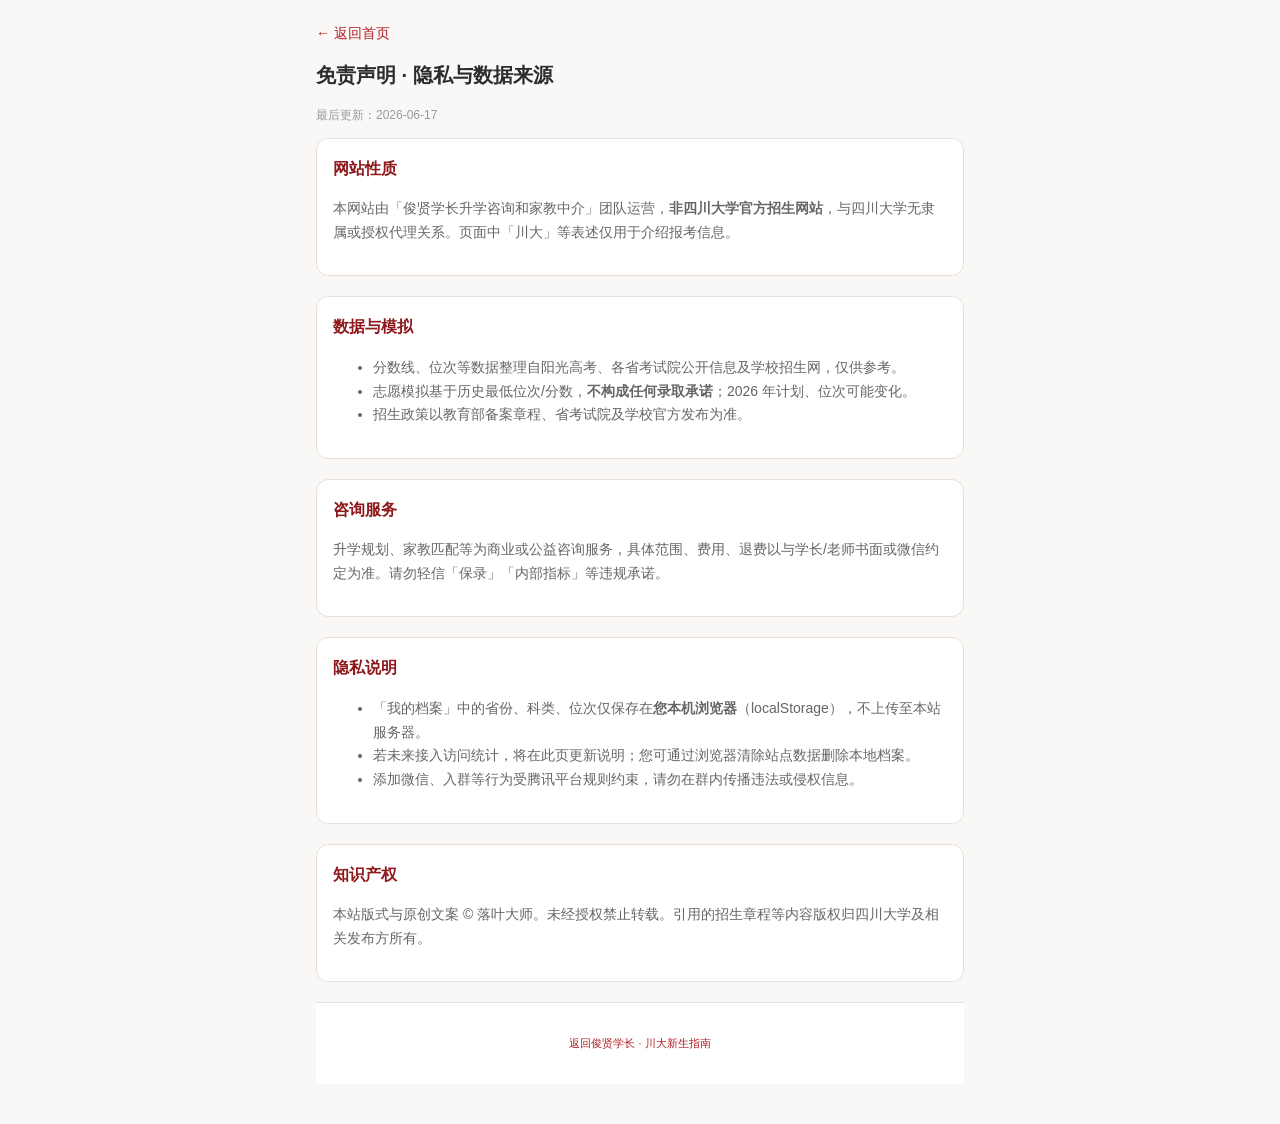
==== legal.html @ 343b60f7 "Major engineering pass: profile, lazy scores, SW, paths, legal. Add local profile sync, per-province" ====
<!DOCTYPE html>
<html lang="zh-CN">
<head>
  <meta charset="UTF-8">
  <meta name="viewport" content="width=device-width, initial-scale=1.0, viewport-fit=cover">
  <title>免责声明 · 俊贤学长川大新生指南</title>
  <link rel="stylesheet" href="css/tokens.css">
  <link rel="stylesheet" href="css/main.css">
</head>
<body>
  <div class="page-wrap legal-page">
    <header class="legal-page__head">
      <a href="index.html">← 返回首页</a>
      <h1>免责声明 · 隐私与数据来源</h1>
      <p class="legal-page__updated">最后更新：2026-06-17</p>
    </header>

    <article class="legal-block">
      <h2>网站性质</h2>
      <p>本网站由「俊贤学长升学咨询和家教中介」团队运营，<strong>非四川大学官方招生网站</strong>，与四川大学无隶属或授权代理关系。页面中「川大」等表述仅用于介绍报考信息。</p>
    </article>

    <article class="legal-block">
      <h2>数据与模拟</h2>
      <ul>
        <li>分数线、位次等数据整理自阳光高考、各省考试院公开信息及学校招生网，仅供参考。</li>
        <li>志愿模拟基于历史最低位次/分数，<strong>不构成任何录取承诺</strong>；2026 年计划、位次可能变化。</li>
        <li>招生政策以教育部备案章程、省考试院及学校官方发布为准。</li>
      </ul>
    </article>

    <article class="legal-block">
      <h2>咨询服务</h2>
      <p>升学规划、家教匹配等为商业或公益咨询服务，具体范围、费用、退费以与学长/老师书面或微信约定为准。请勿轻信「保录」「内部指标」等违规承诺。</p>
    </article>

    <article class="legal-block">
      <h2>隐私说明</h2>
      <ul>
        <li>「我的档案」中的省份、科类、位次仅保存在<strong>您本机浏览器</strong>（localStorage），不上传至本站服务器。</li>
        <li>若未来接入访问统计，将在此页更新说明；您可通过浏览器清除站点数据删除本地档案。</li>
        <li>添加微信、入群等行为受腾讯平台规则约束，请勿在群内传播违法或侵权信息。</li>
      </ul>
    </article>

    <article class="legal-block">
      <h2>知识产权</h2>
      <p>本站版式与原创文案 © 落叶大师。未经授权禁止转载。引用的招生章程等内容版权归四川大学及相关发布方所有。</p>
    </article>

    <footer class="site-footer">
      <p><a href="index.html">返回俊贤学长 · 川大新生指南</a></p>
    </footer>
  </div>
</body>
</html>
---- css/tokens.css ----
:root {
  --scu-red: #b01f24;
  --scu-red-dark: #8e181c;
  --scu-gold: #c9a063;
  --scu-gold-light: #f5ead8;
  --bg-page: #faf8f6;
  --bg-card: #ffffff;
  --text-primary: #2c2c2c;
  --text-secondary: #666666;
  --text-muted: #999999;
  --border-light: #e8e0d8;
  --shadow-card: 0 4px 16px rgba(176, 31, 36, 0.08);
  --shadow-soft: 0 8px 32px rgba(0, 0, 0, 0.06);
  --radius-sm: 8px;
  --radius-md: 12px;
  --radius-lg: 16px;
  --radius-xl: 20px;
  --font-sans: -apple-system, BlinkMacSystemFont, "PingFang SC", "HarmonyOS Sans SC", "Microsoft YaHei", sans-serif;
  --font-serif: "Songti SC", "STSong", "SimSun", serif;
  --max-width: min(100%, 430px);
  --content-width: 430px;
  --nav-height: 48px;
  --fab-height: 52px;
  --safe-top: env(safe-area-inset-top, 0px);
  --safe-bottom: env(safe-area-inset-bottom, 0px);
  --safe-left: env(safe-area-inset-left, 0px);
  --safe-right: env(safe-area-inset-right, 0px);
}

@media (min-width: 600px) {
  :root {
    --content-width: 560px;
    --max-width: min(100% - 32px, 560px);
  }
}

@media (min-width: 900px) {
  :root {
    --content-width: 680px;
    --max-width: min(100% - 48px, 680px);
  }
}
---- css/main.css ----
/* Noto fonts removed — use system stack for China WeChat performance */

*,
*::before,
*::after {
  box-sizing: border-box;
}

html {
  scroll-behavior: smooth;
  -webkit-text-size-adjust: 100%;
}

body {
  margin: 0;
  font-family: var(--font-sans);
  font-size: 15px;
  line-height: 1.75;
  color: var(--text-primary);
  background: var(--bg-page);
  -webkit-font-smoothing: antialiased;
}

img {
  max-width: 100%;
  display: block;
}

a {
  color: var(--scu-red);
  text-decoration: none;
}

.page-wrap {
  max-width: var(--max-width);
  margin: 0 auto;
  padding-left: var(--safe-left);
  padding-right: var(--safe-right);
  padding-bottom: calc(var(--fab-height) + var(--safe-bottom) + 24px);
}

/* ── Top nav ── */
.top-nav {
  position: sticky;
  top: 0;
  z-index: 100;
  background: rgba(255, 255, 255, 0.96);
  backdrop-filter: blur(8px);
  border-bottom: 1px solid var(--border-light);
  box-shadow: 0 2px 8px rgba(0, 0, 0, 0.04);
  padding-top: var(--safe-top);
}

.top-nav__inner {
  display: flex;
  overflow-x: auto;
  scrollbar-width: none;
  -ms-overflow-style: none;
  padding: 0 8px;
}

.top-nav__inner::-webkit-scrollbar {
  display: none;
}

.nav-tab {
  flex: 0 0 auto;
  padding: 12px 14px;
  font-size: 13px;
  font-weight: 500;
  color: var(--text-secondary);
  border: none;
  background: none;
  cursor: pointer;
  white-space: nowrap;
  border-bottom: 2px solid transparent;
  transition: color 0.2s, border-color 0.2s;
}

.nav-tab.active {
  color: var(--scu-red);
  border-bottom-color: var(--scu-red);
}

/* ── Disclaimer bar ── */
.disclaimer-bar {
  background: var(--scu-gold-light);
  padding: 8px 16px;
  font-size: 11px;
  color: var(--text-secondary);
  text-align: center;
  border-bottom: 1px solid var(--border-light);
}

/* ── Hero ── */
.hero {
  padding: 20px 16px 16px;
  text-align: center;
}

.hero__logo {
  width: 56px;
  height: 56px;
  margin: 0 auto 12px;
  border-radius: 50%;
  background: linear-gradient(135deg, var(--scu-red), var(--scu-gold));
  display: flex;
  align-items: center;
  justify-content: center;
  color: #fff;
  font-family: var(--font-serif);
  font-size: 22px;
  font-weight: 600;
}

.hero__title {
  font-family: var(--font-serif);
  font-size: 22px;
  font-weight: 600;
  color: var(--scu-red);
  margin: 0 0 8px;
  letter-spacing: 1px;
}

.hero__subtitle {
  font-size: 13px;
  color: var(--text-secondary);
  margin: 0 0 16px;
}

.hero__banner {
  width: 100%;
  height: clamp(140px, 28vw, 200px);
  border-radius: var(--radius-lg);
  object-fit: cover;
  background:
    linear-gradient(135deg, rgba(142, 24, 28, 0.92) 0%, rgba(201, 160, 99, 0.85) 100%),
    radial-gradient(circle at 20% 80%, rgba(255, 255, 255, 0.12), transparent 50%);
  margin-bottom: 16px;
  box-shadow: var(--shadow-card);
}

.hero__trust {
  font-size: 11px;
  color: var(--text-muted);
  padding: 8px 12px;
  background: var(--bg-card);
  border-radius: var(--radius-sm);
  border: 1px dashed var(--border-light);
}

/* ── Quick grid ── */
.quick-grid {
  display: grid;
  grid-template-columns: repeat(3, 1fr);
  gap: 8px;
  padding: 0 16px 16px;
}

@media (min-width: 400px) {
  .quick-grid {
    grid-template-columns: repeat(6, 1fr);
  }
}

.quick-item {
  display: flex;
  flex-direction: column;
  align-items: center;
  gap: 6px;
  padding: 10px 4px;
  background: var(--bg-card);
  border-radius: var(--radius-sm);
  border: 1px solid var(--border-light);
  cursor: pointer;
  transition: box-shadow 0.2s, border-color 0.2s;
}

.quick-item:active {
  border-color: var(--scu-red);
  box-shadow: var(--shadow-card);
}

.quick-item__icon {
  font-size: 20px;
  line-height: 1;
}

.quick-item__label {
  font-size: 11px;
  color: var(--text-primary);
  font-weight: 500;
}

/* ── Province picker ── */
.province-picker {
  margin: 0 16px 20px;
  padding: 14px;
  background: var(--bg-card);
  border-radius: var(--radius-md);
  border: 1px solid var(--border-light);
}

.province-picker label {
  display: block;
  font-size: 13px;
  font-weight: 600;
  margin-bottom: 8px;
  color: var(--scu-red);
}

.province-picker select {
  width: 100%;
  padding: 10px 12px;
  font-size: 14px;
  border: 1px solid var(--border-light);
  border-radius: var(--radius-sm);
  background: var(--bg-page);
  color: var(--text-primary);
}

.province-picker button {
  width: 100%;
  margin-top: 10px;
  padding: 10px;
  background: var(--scu-red);
  color: #fff;
  border: none;
  border-radius: var(--radius-sm);
  font-size: 14px;
  font-weight: 600;
  cursor: pointer;
}

/* ── Section ── */
.section {
  padding: 24px 16px;
  scroll-margin-top: var(--nav-height);
}

.section__header {
  margin-bottom: 16px;
}

.section__tag {
  display: inline-block;
  padding: 4px 10px;
  background: var(--scu-red);
  color: #fff;
  font-size: 12px;
  font-weight: 600;
  border-radius: var(--radius-sm) var(--radius-sm) 0 0;
  letter-spacing: 0.5px;
}

.section__title {
  font-family: var(--font-serif);
  font-size: 18px;
  font-weight: 600;
  color: var(--text-primary);
  margin: 0;
  padding: 12px 14px;
  border: 1px solid var(--scu-red);
  border-top: none;
  border-radius: 0 0 var(--radius-md) var(--radius-md);
  background: var(--bg-card);
}

.section__desc {
  font-size: 13px;
  color: var(--text-secondary);
  margin: 12px 0 0;
}

/* ── Filter chips ── */
.filter-group {
  margin-bottom: 12px;
}

.filter-group__label {
  font-size: 12px;
  font-weight: 600;
  color: var(--text-secondary);
  margin-bottom: 6px;
}

.filter-chips {
  display: flex;
  gap: 8px;
  overflow-x: auto;
  scrollbar-width: none;
  padding-bottom: 4px;
}

.filter-chips::-webkit-scrollbar {
  display: none;
}

.chip {
  flex: 0 0 auto;
  padding: 6px 14px;
  font-size: 13px;
  border: 1px solid var(--border-light);
  border-radius: 20px;
  background: var(--bg-card);
  color: var(--text-secondary);
  cursor: pointer;
  transition: all 0.2s;
}

.chip.active {
  background: var(--scu-red);
  color: #fff;
  border-color: var(--scu-red);
}

.chip:disabled,
.chip.disabled {
  opacity: 0.4;
  cursor: not-allowed;
}

/* ── Score cards ── */
.score-list {
  display: flex;
  flex-direction: column;
  gap: 12px;
}

.score-card {
  padding: 14px;
  background: var(--bg-card);
  border-radius: var(--radius-md);
  border-left: 4px solid var(--scu-red);
  box-shadow: var(--shadow-card);
}

.score-card__meta {
  font-size: 13px;
  font-weight: 600;
  color: var(--scu-red);
  margin-bottom: 8px;
}

.score-card__row {
  display: flex;
  justify-content: space-between;
  align-items: center;
  font-size: 14px;
  margin-bottom: 4px;
}

.score-card__score {
  font-size: 20px;
  font-weight: 700;
  color: var(--text-primary);
}

.score-card__delta {
  font-size: 12px;
  padding: 2px 8px;
  border-radius: 10px;
}

.score-card__delta.up {
  background: #fde8e8;
  color: var(--scu-red);
}

.score-card__delta.down {
  background: #e8f5e9;
  color: #2e7d32;
}

.score-card__note {
  font-size: 11px;
  color: var(--text-muted);
  margin-top: 6px;
}

.empty-state {
  text-align: center;
  padding: 32px 16px;
  color: var(--text-secondary);
}

.empty-state a {
  display: inline-block;
  margin-top: 12px;
  padding: 8px 20px;
  background: var(--scu-red);
  color: #fff;
  border-radius: var(--radius-sm);
  font-size: 13px;
}

/* ── Policy cards ── */
.policy-search {
  width: 100%;
  padding: 10px 14px;
  font-size: 14px;
  border: 1px solid var(--border-light);
  border-radius: var(--radius-sm);
  margin-bottom: 14px;
  background: var(--bg-card);
}

.policy-list {
  display: flex;
  flex-direction: column;
  gap: 10px;
}

.policy-card {
  padding: 14px;
  background: var(--bg-card);
  border-radius: var(--radius-md);
  border: 1px solid var(--border-light);
}

.policy-card__cat {
  font-size: 11px;
  color: var(--scu-gold);
  font-weight: 600;
  margin-bottom: 4px;
}

.policy-card__title {
  font-size: 15px;
  font-weight: 600;
  margin: 0 0 6px;
}

.policy-card__summary {
  font-size: 13px;
  color: var(--text-secondary);
  margin: 0 0 10px;
}

.policy-card__link {
  font-size: 13px;
  font-weight: 600;
  color: var(--scu-red);
}

/* ── Majors ── */
.major-search {
  width: 100%;
  padding: 10px 14px;
  font-size: 14px;
  border: 1px solid var(--border-light);
  border-radius: var(--radius-sm);
  margin-bottom: 10px;
  background: var(--bg-card);
}

.major-tags {
  display: flex;
  flex-wrap: wrap;
  gap: 8px;
  margin-bottom: 14px;
}

.major-tag {
  padding: 4px 12px;
  font-size: 12px;
  border: 1px solid var(--scu-gold);
  border-radius: 16px;
  background: var(--scu-gold-light);
  color: var(--scu-red-dark);
  cursor: pointer;
}

.major-tag.active {
  background: var(--scu-red);
  color: #fff;
  border-color: var(--scu-red);
}

.college-group {
  margin-bottom: 12px;
  background: var(--bg-card);
  border-radius: var(--radius-md);
  border: 1px solid var(--border-light);
  overflow: hidden;
}

.college-group__header {
  display: flex;
  justify-content: space-between;
  align-items: center;
  padding: 12px 14px;
  cursor: pointer;
  font-weight: 600;
  font-size: 14px;
}

.college-group__header::after {
  content: "▸";
  color: var(--text-muted);
  transition: transform 0.2s;
}

.college-group.open .college-group__header::after {
  transform: rotate(90deg);
}

.college-group__body {
  display: none;
  padding: 0 14px 14px;
}

.college-group.open .college-group__body {
  display: block;
}

.major-card {
  padding: 12px;
  margin-bottom: 8px;
  border-radius: var(--radius-sm);
  background: var(--bg-page);
  border: 1px solid var(--border-light);
}

.major-card--featured {
  border-left: 3px solid var(--scu-gold);
}

.major-card__name {
  font-size: 15px;
  font-weight: 600;
  margin: 0 0 4px;
}

.major-card__brief {
  font-size: 13px;
  color: var(--text-secondary);
  margin: 0 0 8px;
}

.major-card__detail {
  font-size: 12px;
  color: var(--text-muted);
  margin: 4px 0;
}

.major-card__link {
  font-size: 12px;
  font-weight: 600;
  color: var(--scu-red);
}

/* ── Services (business) ── */
.service-tabs {
  display: flex;
  gap: 8px;
  margin-bottom: 16px;
}

.service-tab {
  flex: 1;
  padding: 10px;
  text-align: center;
  font-size: 14px;
  font-weight: 600;
  border: 1px solid var(--border-light);
  border-radius: var(--radius-sm);
  background: var(--bg-card);
  cursor: pointer;
}

.service-tab.active {
  background: var(--scu-red);
  color: #fff;
  border-color: var(--scu-red);
}

.service-panel {
  display: none;
}

.service-panel.active {
  display: block;
}

.service-hero {
  font-family: var(--font-serif);
  font-size: 17px;
  font-weight: 600;
  color: var(--scu-red);
  text-align: center;
  margin: 0 0 16px;
  line-height: 1.5;
}

.feature-grid {
  display: grid;
  grid-template-columns: 1fr;
  gap: 10px;
  margin-bottom: 16px;
}

.feature-card {
  padding: 14px;
  background: var(--bg-card);
  border-radius: var(--radius-md);
  border: 1px dashed var(--scu-red);
}

.feature-card__icon {
  font-size: 24px;
  margin-bottom: 6px;
}

.feature-card__title {
  font-size: 14px;
  font-weight: 600;
  margin: 0 0 4px;
}

.feature-card__desc {
  font-size: 13px;
  color: var(--text-secondary);
  margin: 0;
}

.process-steps {
  display: flex;
  flex-wrap: wrap;
  gap: 8px;
  justify-content: center;
  margin-bottom: 16px;
}

.process-step {
  font-size: 12px;
  padding: 6px 12px;
  background: var(--scu-gold-light);
  border-radius: 16px;
  color: var(--scu-red-dark);
}

.process-step::after {
  content: " →";
  color: var(--text-muted);
}

.process-step:last-child::after {
  content: "";
}

.testimonial {
  padding: 12px 14px;
  margin-bottom: 10px;
  background: var(--bg-card);
  border-radius: var(--radius-sm);
  border-left: 3px solid var(--scu-gold);
  font-size: 13px;
  color: var(--text-secondary);
}

.testimonial strong {
  color: var(--text-primary);
}

.team-card {
  display: flex;
  gap: 12px;
  padding: 14px;
  background: var(--bg-card);
  border-radius: var(--radius-md);
  margin-bottom: 16px;
  border: 1px solid var(--border-light);
}

.team-card__avatar {
  width: 48px;
  height: 48px;
  border-radius: 50%;
  background: linear-gradient(135deg, var(--scu-red), var(--scu-gold));
  flex-shrink: 0;
  display: flex;
  align-items: center;
  justify-content: center;
  color: #fff;
  font-size: 18px;
}

.team-card__info h4 {
  margin: 0 0 4px;
  font-size: 14px;
}

.team-card__info p {
  margin: 0;
  font-size: 12px;
  color: var(--text-secondary);
}

.subject-matrix {
  display: grid;
  grid-template-columns: repeat(3, 1fr);
  gap: 8px;
  margin-bottom: 16px;
}

.subject-item {
  text-align: center;
  padding: 10px 6px;
  background: var(--bg-card);
  border-radius: var(--radius-sm);
  font-size: 13px;
  border: 1px solid var(--border-light);
}

.cta-box {
  text-align: center;
  padding: 20px 16px;
  background: linear-gradient(160deg, #fde8e8, var(--scu-gold-light));
  border-radius: var(--radius-md);
  margin-top: 16px;
}

.cta-box__qr {
  width: 120px;
  height: 120px;
  margin: 0 auto 12px;
  background: #fff;
  border-radius: var(--radius-sm);
  display: flex;
  align-items: center;
  justify-content: center;
  font-size: 11px;
  color: var(--text-muted);
  border: 1px dashed var(--border-light);
}

.cta-box__hint {
  font-size: 12px;
  color: var(--text-secondary);
  margin: 8px 0 0;
}

.safety-note {
  font-size: 11px;
  color: var(--text-muted);
  padding: 10px;
  background: var(--bg-page);
  border-radius: var(--radius-sm);
  margin-top: 12px;
}

/* ── Footer ── */
.site-footer {
  padding: 20px 16px;
  text-align: center;
  font-size: 11px;
  color: var(--text-muted);
  border-top: 1px solid var(--border-light);
  background: var(--bg-card);
}

.site-footer a {
  color: var(--scu-red);
}

/* ── FAB ── */
.fab {
  position: fixed;
  bottom: calc(16px + var(--safe-bottom));
  left: 50%;
  transform: translateX(-50%);
  z-index: 200;
  padding: 12px 32px;
  background: var(--scu-red);
  color: #fff;
  border: none;
  border-radius: 26px;
  font-size: 15px;
  font-weight: 600;
  box-shadow: 0 4px 20px rgba(176, 31, 36, 0.35);
  cursor: pointer;
  max-width: calc(var(--max-width) - 32px);
  width: auto;
}

.fab:active {
  background: var(--scu-red-dark);
}

/* ── Watermark ── */
.watermark {
  position: fixed;
  inset: 0;
  z-index: 50;
  pointer-events: none;
  display: flex;
  align-items: center;
  justify-content: center;
  font-family: var(--font-serif);
  font-size: clamp(48px, 18vw, 72px);
  font-weight: 600;
  color: var(--scu-red);
  opacity: 0.04;
  transform: rotate(-24deg);
  user-select: none;
}

/* ── Side nav (desktop) ── */
.side-nav {
  display: none;
}

@media (min-width: 900px) {
  .side-nav {
    display: block;
    position: fixed;
    right: max(12px, calc((100vw - var(--content-width)) / 2 - 88px));
    top: 50%;
    transform: translateY(-50%);
    z-index: 150;
  }

  .side-nav__inner {
    display: flex;
    flex-direction: column;
    gap: 4px;
    padding: 8px 6px;
    background: rgba(255, 255, 255, 0.95);
    border-radius: var(--radius-md);
    border: 1px solid var(--border-light);
    box-shadow: var(--shadow-card);
  }

  .side-nav .nav-tab {
    padding: 8px 10px;
    font-size: 12px;
    border-bottom: none;
    border-radius: var(--radius-sm);
    text-align: center;
  }

  .side-nav .nav-tab.active {
    background: var(--scu-red);
    color: #fff;
  }
}

/* ── Compact sections ── */
.section--compact {
  padding: 20px 16px;
}

.section--compact .section__title {
  padding: 10px 12px;
  font-size: 16px;
}

/* ── Countdown ── */
.hero__countdown {
  display: inline-block;
  margin-bottom: 12px;
  padding: 6px 16px;
  background: var(--scu-red);
  color: #fff;
  font-size: 13px;
  font-weight: 600;
  border-radius: 20px;
}

/* ── Timeline ── */
.timeline {
  display: flex;
  flex-direction: column;
  gap: 8px;
  margin-bottom: 12px;
}

.timeline__item {
  display: flex;
  align-items: center;
  gap: 10px;
  padding: 12px 14px;
  background: var(--bg-card);
  border-radius: var(--radius-sm);
  border: 1px solid var(--border-light);
  color: inherit;
}

.timeline__item--static {
  opacity: 0.85;
}

.timeline__when {
  flex: 0 0 72px;
  font-size: 12px;
  font-weight: 600;
  color: var(--scu-red);
}

.timeline__what {
  flex: 1;
  font-size: 14px;
}

.timeline__go {
  color: var(--text-muted);
}

/* ── Link card ── */
.link-card {
  display: block;
  margin-top: 12px;
  padding: 12px 14px;
  text-align: center;
  background: var(--scu-gold-light);
  border-radius: var(--radius-sm);
  font-size: 14px;
  font-weight: 600;
  color: var(--scu-red-dark);
}

.btn-outline {
  display: block;
  width: 100%;
  margin-top: 12px;
  padding: 10px;
  background: transparent;
  border: 1px solid var(--scu-red);
  color: var(--scu-red);
  border-radius: var(--radius-sm);
  font-size: 14px;
  cursor: pointer;
}

.btn-outline.hidden,
.hidden {
  display: none !important;
}

/* ── Filter panel ── */
.filter-panel {
  margin-bottom: 14px;
  padding: 12px;
  background: var(--bg-card);
  border-radius: var(--radius-md);
  border: 1px solid var(--border-light);
}

.filter-panel summary {
  font-size: 14px;
  font-weight: 600;
  cursor: pointer;
  margin-bottom: 8px;
}

/* ── Policy groups (compact) ── */
.policy-group {
  margin-bottom: 14px;
}

.policy-group__title {
  font-size: 13px;
  font-weight: 600;
  color: var(--scu-gold);
  margin: 0 0 8px;
}

.policy-card--link {
  display: flex;
  align-items: flex-start;
  gap: 10px;
  padding: 12px 14px;
  margin-bottom: 8px;
  background: var(--bg-card);
  border-radius: var(--radius-sm);
  border: 1px solid var(--border-light);
  color: inherit;
}

.policy-card__body {
  flex: 1;
  min-width: 0;
}

.policy-card__summary {
  display: none;
  font-size: 12px;
  color: var(--text-secondary);
  margin: 4px 0 0;
}

.policy-card--link .policy-card__summary {
  display: block;
}

.policy-card__year {
  font-size: 11px;
  color: var(--text-muted);
  margin-right: 6px;
}

.policy-card__title {
  font-size: 14px;
  font-weight: 600;
}

.policy-card__arrow {
  flex-shrink: 0;
  color: var(--scu-red);
  padding-top: 2px;
}

/* ── Simulator ── */
.sim-form {
  display: grid;
  gap: 10px;
  margin-bottom: 14px;
}

.sim-form label {
  display: flex;
  flex-direction: column;
  gap: 6px;
  font-size: 13px;
  font-weight: 600;
  color: var(--text-secondary);
}

.sim-form select,
.sim-form input {
  padding: 10px 12px;
  font-size: 15px;
  border: 1px solid var(--border-light);
  border-radius: var(--radius-sm);
  background: var(--bg-card);
}

.sim-form__btn {
  padding: 12px;
  background: var(--scu-red);
  color: #fff;
  border: none;
  border-radius: var(--radius-sm);
  font-size: 15px;
  font-weight: 600;
  cursor: pointer;
}

.sim-result {
  min-height: 24px;
}

.sim-result__tier--hard {
  background: #eceff1;
  color: #546e7a;
}

.sim-result__summary {
  margin-bottom: 14px;
  padding: 12px;
  background: var(--bg-page);
  border-radius: var(--radius-md);
  font-size: 14px;
}

.sim-result__summary-tags {
  margin: 6px 0 0;
  color: var(--scu-red);
  font-weight: 600;
}

.sim-schools {
  display: flex;
  flex-direction: column;
  gap: 12px;
}

.sim-school {
  padding: 12px;
  border-radius: var(--radius-md);
  border: 1px solid var(--border-light);
  background: #fff;
}

.sim-school__head {
  display: flex;
  justify-content: space-between;
  align-items: flex-start;
  gap: 10px;
  margin-bottom: 8px;
}

.sim-school__name {
  margin: 0;
  font-size: 15px;
}

.sim-school__tags {
  font-size: 11px;
  color: var(--text-muted);
}

.sim-school__hint {
  font-size: 13px;
  color: var(--text-secondary);
  margin: 0 0 8px;
}

.sim-school__table {
  margin-bottom: 8px;
}

.sim-school__link {
  font-size: 13px;
  color: var(--scu-red);
  font-weight: 600;
}

.sim-result__tier {
  display: inline-block;
  padding: 6px 18px;
  border-radius: 20px;
  font-size: 16px;
  font-weight: 700;
  margin-bottom: 10px;
}

.sim-result__tier--reach {
  background: #fde8e8;
  color: var(--scu-red);
}

.sim-result__tier--stable {
  background: var(--scu-gold-light);
  color: var(--scu-red-dark);
}

.sim-result__tier--safe {
  background: #e8f5e9;
  color: #2e7d32;
}

.sim-result__advice {
  font-size: 14px;
  margin: 0 0 12px;
}

.sim-result__stats {
  margin: 0 0 12px;
  padding-left: 18px;
  font-size: 14px;
  color: var(--text-secondary);
}

.sim-result__table {
  width: 100%;
  border-collapse: collapse;
  font-size: 13px;
  margin-bottom: 10px;
}

.sim-result__table th,
.sim-result__table td {
  padding: 8px;
  border-bottom: 1px solid var(--border-light);
  text-align: left;
}

.sim-result__note {
  font-size: 11px;
  color: var(--text-muted);
}

.sim-result__empty {
  font-size: 14px;
  color: var(--text-secondary);
}

/* ── Major compact ── */
.major-card--compact {
  display: flex;
  justify-content: space-between;
  align-items: center;
  padding: 10px 12px;
  margin-bottom: 4px;
  background: var(--bg-page);
  border-radius: var(--radius-sm);
  color: inherit;
  font-size: 14px;
}

.college-group__count {
  font-size: 12px;
  color: var(--text-muted);
  font-weight: 400;
}

/* ── Campus map ── */
.campus-map {
  background: var(--bg-card);
  border-radius: var(--radius-md);
  padding: 12px;
  border: 1px solid var(--border-light);
  margin-bottom: 12px;
}

.campus-map__svg {
  width: 100%;
  height: auto;
}

.campus-poi {
  cursor: pointer;
  transition: r 0.2s;
}

.campus-poi:hover,
.campus-poi:focus {
  r: 5;
  outline: none;
}

.campus-detail {
  padding: 14px;
  background: var(--scu-gold-light);
  border-radius: var(--radius-sm);
  font-size: 14px;
}

.campus-detail p {
  margin: 6px 0 0;
  color: var(--text-secondary);
}

/* ── FAQ ── */
.faq-item {
  margin-bottom: 8px;
  background: var(--bg-card);
  border-radius: var(--radius-sm);
  border: 1px solid var(--border-light);
}

.faq-item summary {
  padding: 12px 14px;
  font-size: 14px;
  font-weight: 600;
  cursor: pointer;
}

.faq-item p {
  margin: 0;
  padding: 0 14px 12px;
  font-size: 13px;
  color: var(--text-secondary);
}

/* ── Service list ── */
.service-list {
  margin: 0 0 16px;
  padding-left: 20px;
  font-size: 14px;
  color: var(--text-secondary);
}

.service-list li {
  margin-bottom: 6px;
}

.cta-box__qr-img {
  width: 160px;
  height: 160px;
  margin: 0 auto 12px;
  border-radius: var(--radius-sm);
  border: 4px solid #fff;
  box-shadow: var(--shadow-card);
}

.copyright {
  margin-top: 10px;
  font-size: 10px;
  color: var(--text-muted);
}

/* ── Community & contact ── */
.section--community {
  background: linear-gradient(180deg, #fff 0%, var(--scu-gold-light) 100%);
}

.community-card {
  position: relative;
  text-align: center;
  padding: 24px 20px;
  background: var(--bg-card);
  border-radius: var(--radius-xl);
  border: 1px solid var(--border-light);
  box-shadow: var(--shadow-soft);
}

.community-card__badge {
  position: absolute;
  top: 14px;
  right: 14px;
  padding: 4px 10px;
  background: var(--scu-red);
  color: #fff;
  font-size: 11px;
  font-weight: 700;
  border-radius: 12px;
}

.community-card__name {
  margin: 0 0 6px;
  font-family: var(--font-serif);
  font-size: 18px;
  color: var(--scu-red-dark);
}

.community-card__sub {
  margin: 0 0 16px;
  font-size: 13px;
  color: var(--text-secondary);
}

.community-card__expire {
  margin: 12px 0 0;
  font-size: 11px;
  color: var(--text-muted);
}

.qr-frame {
  display: inline-block;
  margin: 0 auto;
  padding: 10px;
  background: #fff;
  border-radius: var(--radius-md);
  border: 1px solid var(--border-light);
  box-shadow: 0 2px 12px rgba(0, 0, 0, 0.06);
}

.qr-frame img {
  width: min(72vw, 200px);
  height: auto;
  border-radius: 6px;
}

.qr-frame--large img {
  width: min(78vw, 240px);
}

.qr-hint {
  margin: 12px 0 0;
  font-size: 12px;
  font-weight: 600;
  color: var(--scu-red);
}

.contact-grid {
  display: grid;
  gap: 14px;
}

.contact-card {
  text-align: center;
  padding: 20px 16px;
  background: var(--bg-card);
  border-radius: var(--radius-lg);
  border: 1px solid var(--border-light);
  box-shadow: var(--shadow-card);
  transition: transform 0.2s, box-shadow 0.2s;
}

.contact-card:hover {
  box-shadow: var(--shadow-soft);
}

.contact-card--primary {
  border-top: 3px solid var(--scu-red);
}

.contact-card--tutor {
  border-top: 3px solid #9c27b0;
  background: linear-gradient(180deg, #fff 0%, #faf5fc 100%);
}

.contact-card__role {
  display: inline-block;
  padding: 3px 10px;
  margin-bottom: 8px;
  font-size: 11px;
  font-weight: 700;
  letter-spacing: 0.5px;
  border-radius: 10px;
  background: var(--scu-gold-light);
  color: var(--scu-red-dark);
}

.contact-card--tutor .contact-card__role {
  background: #f3e5f5;
  color: #7b1fa2;
}

.contact-card__name {
  margin: 0 0 4px;
  font-size: 17px;
  font-weight: 700;
}

.contact-card__id {
  margin: 0 0 14px;
  font-size: 13px;
  color: var(--text-secondary);
}

.contact-card__tips {
  margin: 14px 0 0;
  padding: 12px;
  list-style: none;
  text-align: left;
  font-size: 12px;
  color: var(--text-secondary);
  background: var(--bg-page);
  border-radius: var(--radius-sm);
}

.contact-card__tips li {
  padding: 4px 0;
  padding-left: 14px;
  position: relative;
}

.contact-card__tips li::before {
  content: "·";
  position: absolute;
  left: 0;
  color: var(--scu-red);
  font-weight: 700;
}

/* ── Responsive layouts ── */
@media (min-width: 600px) {
  .hero__title {
    font-size: 26px;
  }

  .sim-form {
    grid-template-columns: 1fr 1fr;
    align-items: end;
  }

  .sim-form__btn {
    grid-column: 1 / -1;
  }

  .contact-grid {
    grid-template-columns: 1fr 1fr;
  }

  .community-card {
    max-width: 420px;
    margin: 0 auto;
  }
}

@media (min-width: 900px) {
  .hero {
    padding: 28px 24px 20px;
  }

  .section {
    padding: 28px 24px;
  }

  .quick-item__label {
    font-size: 12px;
  }

  .fab {
    bottom: calc(24px + var(--safe-bottom));
    padding: 14px 40px;
    font-size: 16px;
  }

  .side-nav {
    right: max(16px, calc((100vw - var(--content-width)) / 2 - 100px));
  }
}

@media (hover: none) and (pointer: coarse) {
  .quick-item,
  .nav-tab,
  .fab,
  .sim-form__btn {
    min-height: 44px;
  }

  .contact-card:active {
    transform: scale(0.99);
  }
}

/* ── Profile ── */
.profile-form {
  display: grid;
  gap: 10px;
  margin-bottom: 12px;
}

.profile-form label {
  display: flex;
  flex-direction: column;
  gap: 6px;
  font-size: 13px;
  font-weight: 600;
  color: var(--text-secondary);
}

.profile-form select,
.profile-form input {
  padding: 10px 12px;
  font-size: 15px;
  border: 1px solid var(--border-light);
  border-radius: var(--radius-sm);
  background: var(--bg-card);
}

.profile-banner {
  display: flex;
  align-items: center;
  justify-content: space-between;
  gap: 10px;
  margin-top: 12px;
  padding: 10px 14px;
  background: var(--scu-gold-light);
  border-radius: var(--radius-sm);
  font-size: 13px;
}

.profile-banner__btn {
  flex-shrink: 0;
  padding: 6px 12px;
  background: var(--scu-red);
  color: #fff;
  border: none;
  border-radius: 14px;
  font-size: 12px;
  font-weight: 600;
  cursor: pointer;
}

.data-trust {
  margin-top: 16px;
  padding: 12px;
  background: var(--bg-card);
  border-radius: var(--radius-sm);
  border: 1px dashed var(--border-light);
}

.trust-row {
  display: flex;
  flex-direction: column;
  gap: 2px;
  padding: 8px 0;
  border-bottom: 1px solid var(--border-light);
  font-size: 12px;
}

.trust-row:last-child {
  border-bottom: none;
}

.trust-row__label {
  font-weight: 600;
  color: var(--text-primary);
}

.trust-row__meta {
  color: var(--text-muted);
}

.section--profile {
  background: linear-gradient(180deg, var(--bg-page) 0%, #fff 100%);
}

/* ── Paths & checklists ── */
.path-card {
  margin-bottom: 8px;
  background: var(--bg-card);
  border-radius: var(--radius-sm);
  border: 1px solid var(--border-light);
}

.path-card__title {
  padding: 12px 14px;
  font-size: 14px;
  font-weight: 600;
  cursor: pointer;
}

.path-card__body {
  padding: 0 14px 12px;
  font-size: 13px;
  color: var(--text-secondary);
}

.path-card__body p {
  margin: 0 0 8px;
}

.path-card__warn {
  color: var(--scu-red-dark);
}

.path-card__link {
  font-size: 13px;
  font-weight: 600;
}

.checklist {
  margin-bottom: 16px;
  padding: 14px;
  background: var(--bg-card);
  border-radius: var(--radius-md);
  border: 1px solid var(--border-light);
}

.checklist__title {
  margin: 0 0 10px;
  font-size: 15px;
}

.checklist__items {
  margin: 0;
  padding: 0;
  list-style: none;
}

.checklist__items label {
  display: flex;
  gap: 8px;
  align-items: flex-start;
  padding: 8px 0;
  font-size: 13px;
  cursor: pointer;
}

.checklist__req {
  font-style: normal;
  font-size: 10px;
  color: var(--scu-red);
  font-weight: 700;
}

.checklist__progress {
  font-size: 12px;
  color: var(--text-muted);
  margin: 8px 0;
}

/* ── Gradient table ── */
.grad-table-wrap {
  overflow-x: auto;
  margin-bottom: 14px;
  border-radius: var(--radius-md);
  border: 1px solid var(--border-light);
}

.grad-table {
  width: 100%;
  border-collapse: collapse;
  font-size: 13px;
  background: #fff;
}

.grad-table th,
.grad-table td {
  padding: 10px 8px;
  border-bottom: 1px solid var(--border-light);
  text-align: left;
  vertical-align: top;
}

.grad-table th {
  background: var(--bg-page);
  font-size: 12px;
  color: var(--text-secondary);
}

.grad-sub {
  font-size: 11px;
  color: var(--text-muted);
}

.sim-details {
  margin-bottom: 12px;
}

.sim-details summary {
  font-size: 14px;
  font-weight: 600;
  cursor: pointer;
  padding: 8px 0;
}

.btn-share {
  margin-top: 8px;
}

.subsection-title {
  font-size: 15px;
  margin: 16px 0 10px;
  color: var(--scu-red-dark);
}

.timeline__what small {
  display: block;
  font-size: 11px;
  color: var(--text-muted);
  font-weight: 400;
  margin-top: 2px;
}

.empty-state--error {
  padding: 16px;
  text-align: center;
}

.btn-retry {
  margin-top: 10px;
}

.major-card__detail--warn {
  color: var(--scu-red-dark);
}

.qr-frame--expired img {
  opacity: 0.35;
  filter: grayscale(1);
}

.community-card__expire--warn {
  color: var(--scu-red);
  font-weight: 600;
}

.legal-page {
  padding: 20px 16px 40px;
}

.legal-page__head a {
  font-size: 14px;
}

.legal-page__head h1 {
  font-size: 20px;
  margin: 12px 0 4px;
}

.legal-page__updated {
  font-size: 12px;
  color: var(--text-muted);
}

.legal-block {
  margin-bottom: 20px;
  padding: 16px;
  background: var(--bg-card);
  border-radius: var(--radius-md);
  border: 1px solid var(--border-light);
}

.legal-block h2 {
  font-size: 16px;
  margin: 0 0 10px;
  color: var(--scu-red-dark);
}

.legal-block p,
.legal-block li {
  font-size: 14px;
  color: var(--text-secondary);
  line-height: 1.7;
}

@media (min-width: 600px) {
  .profile-form {
    grid-template-columns: 1fr 1fr;
  }

  .profile-form button[type="submit"] {
    grid-column: 1 / -1;
  }
}
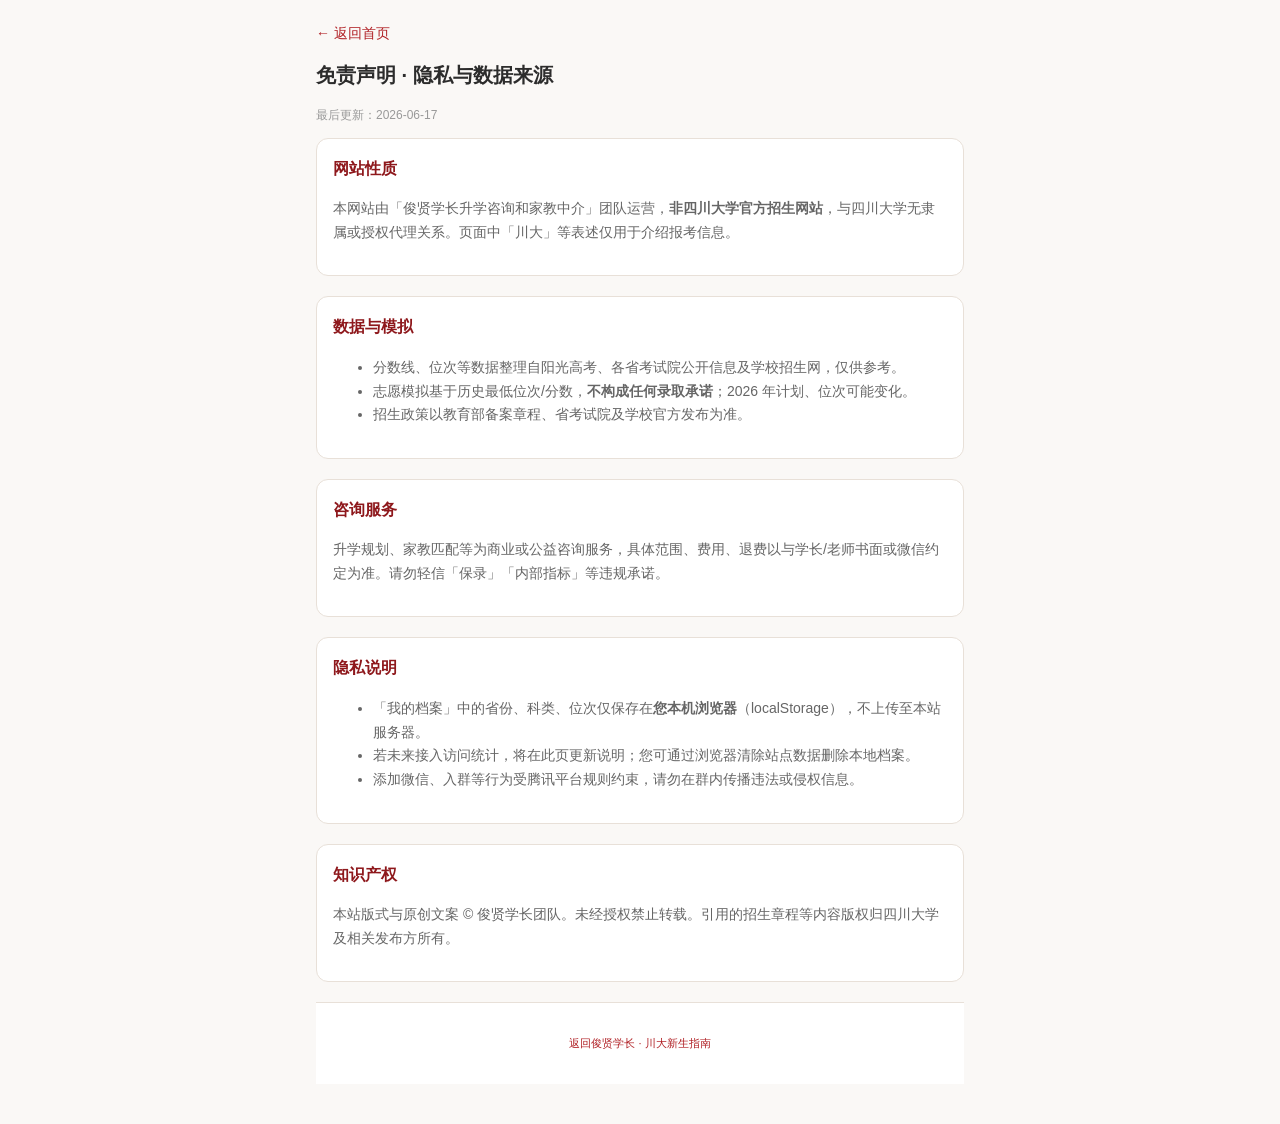
==== commit 3e75bac7: "Replace Luoye WeChat contact with Qunqun teacher QR code. Update contact card, FAQ, watermark, and c" ====
--- a/legal.html
+++ b/legal.html
@@ -45,7 +45,7 @@
 
     <article class="legal-block">
       <h2>知识产权</h2>
-      <p>本站版式与原创文案 © 落叶大师。未经授权禁止转载。引用的招生章程等内容版权归四川大学及相关发布方所有。</p>
+      <p>本站版式与原创文案 © 俊贤学长团队。未经授权禁止转载。引用的招生章程等内容版权归四川大学及相关发布方所有。</p>
     </article>
 
     <footer class="site-footer">
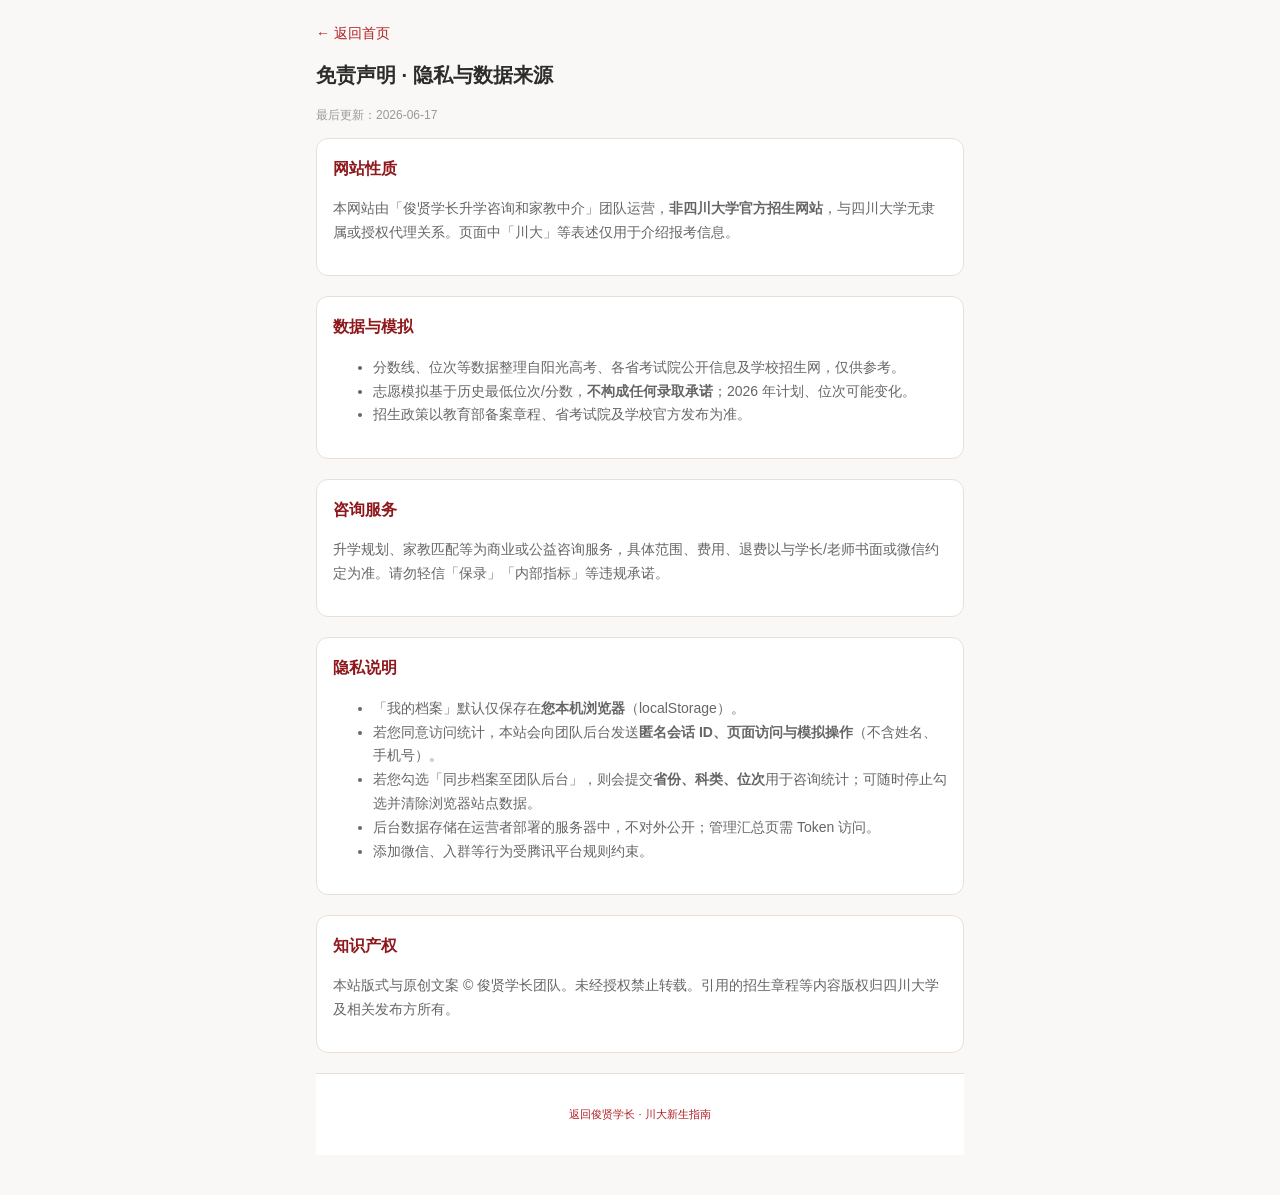
==== commit e38cfb0e: "Add optional FastAPI backend for profile sync and visit analytics. SQLite API with admin dashboard; " ====
--- a/legal.html
+++ b/legal.html
@@ -34,12 +34,14 @@
       <p>升学规划、家教匹配等为商业或公益咨询服务，具体范围、费用、退费以与学长/老师书面或微信约定为准。请勿轻信「保录」「内部指标」等违规承诺。</p>
     </article>
 
-    <article class="legal-block">
+    <article class="legal-block" id="privacy">
       <h2>隐私说明</h2>
       <ul>
-        <li>「我的档案」中的省份、科类、位次仅保存在<strong>您本机浏览器</strong>（localStorage），不上传至本站服务器。</li>
-        <li>若未来接入访问统计，将在此页更新说明；您可通过浏览器清除站点数据删除本地档案。</li>
-        <li>添加微信、入群等行为受腾讯平台规则约束，请勿在群内传播违法或侵权信息。</li>
+        <li>「我的档案」默认仅保存在<strong>您本机浏览器</strong>（localStorage）。</li>
+        <li>若您同意访问统计，本站会向团队后台发送<strong>匿名会话 ID、页面访问与模拟操作</strong>（不含姓名、手机号）。</li>
+        <li>若您勾选「同步档案至团队后台」，则会提交<strong>省份、科类、位次</strong>用于咨询统计；可随时停止勾选并清除浏览器站点数据。</li>
+        <li>后台数据存储在运营者部署的服务器中，不对外公开；管理汇总页需 Token 访问。</li>
+        <li>添加微信、入群等行为受腾讯平台规则约束。</li>
       </ul>
     </article>
 
--- a/css/main.css
+++ b/css/main.css
@@ -1787,7 +1787,66 @@
     grid-template-columns: 1fr 1fr;
   }
 
-  .profile-form button[type="submit"] {
+  .profile-form button[type="submit"],
+  .profile-consent {
     grid-column: 1 / -1;
   }
 }
+
+.profile-consent {
+  flex-direction: row !important;
+  align-items: flex-start;
+  gap: 10px !important;
+  font-weight: 400 !important;
+  font-size: 12px !important;
+  color: var(--text-secondary) !important;
+}
+
+.profile-consent input {
+  margin-top: 3px;
+  width: auto;
+}
+
+.consent-bar {
+  position: fixed;
+  left: var(--safe-left);
+  right: var(--safe-right);
+  bottom: calc(var(--fab-height) + var(--safe-bottom) + 12px);
+  max-width: var(--max-width);
+  margin: 0 auto;
+  padding: 12px 14px;
+  background: #fff;
+  border: 1px solid var(--border-light);
+  border-radius: var(--radius-md);
+  box-shadow: var(--shadow-soft);
+  z-index: 300;
+  font-size: 12px;
+  color: var(--text-secondary);
+}
+
+.consent-bar p {
+  margin: 0 0 10px;
+}
+
+.consent-bar__actions {
+  display: flex;
+  gap: 8px;
+}
+
+.consent-bar__btn {
+  flex: 1;
+  padding: 8px;
+  border: none;
+  border-radius: var(--radius-sm);
+  background: var(--scu-red);
+  color: #fff;
+  font-size: 13px;
+  font-weight: 600;
+  cursor: pointer;
+}
+
+.consent-bar__btn--ghost {
+  background: var(--bg-page);
+  color: var(--text-primary);
+  border: 1px solid var(--border-light);
+}
